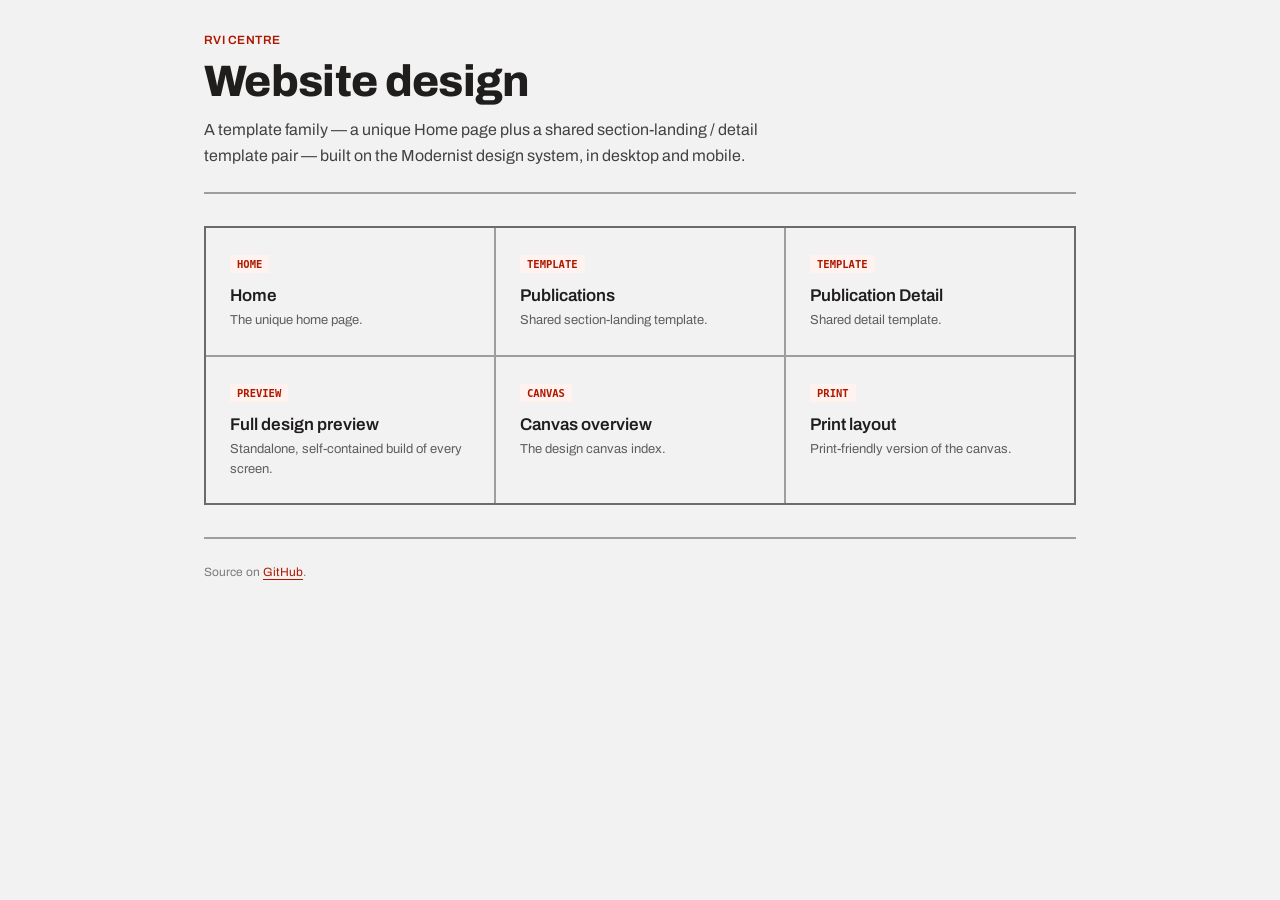
==== index.html @ 62f79dee "Add GitHub Pages landing page index.html links out to Home, the section-landing/detail templates, th" ====
<!DOCTYPE html>
<html lang="en">
<head>
<meta charset="utf-8">
<meta name="viewport" content="width=device-width, initial-scale=1">
<title>RVI Centre — Website Design</title>
<link rel="stylesheet" href="_ds/modernist-afa70314-ff96-4da1-bdc0-0ca18583e92d/styles.css">
<style>
  body { margin: 0; background: var(--color-bg); color: var(--color-text); font-family: var(--font-body); }
  .wrap { max-width: 920px; margin: 0 auto; padding: var(--space-8) var(--space-6) 96px; }
  header { border-bottom: 2px solid var(--color-divider); padding-bottom: var(--space-6); margin-bottom: var(--space-8); }
  .kicker { font: 600 12px/1.4 var(--font-body); letter-spacing: .04em; text-transform: uppercase; color: var(--color-accent-700); margin: 0 0 var(--space-2); }
  h1 { font: var(--font-heading-weight) clamp(28px, 5vw, 44px)/1.1 var(--font-heading); margin: 0 0 var(--space-3); }
  p.lede { font: 400 16px/1.6 var(--font-body); color: var(--color-neutral-800); max-width: 62ch; margin: 0; }
  .grid { display: grid; grid-template-columns: repeat(auto-fill, minmax(240px, 1fr)); gap: 2px; background: var(--color-divider); border: 2px solid var(--color-divider); }
  a.card { display: block; background: var(--color-bg); padding: var(--space-6); text-decoration: none; color: var(--color-text); }
  a.card:hover { background: var(--color-surface); }
  a.card:focus-visible { outline: 2px solid var(--color-accent); outline-offset: -2px; }
  .card-tag { display: inline-block; font: 600 10.5px ui-monospace, Menlo, monospace; padding: 3px 7px; background: var(--color-accent-100); color: var(--color-accent-700); margin-bottom: var(--space-3); }
  .card-title { font: 600 17px/1.3 var(--font-heading); margin: 0 0 var(--space-1); }
  .card-desc { font: 400 13px/1.5 var(--font-body); color: var(--color-neutral-700); margin: 0; }
  footer { margin-top: var(--space-8); padding-top: var(--space-6); border-top: 2px solid var(--color-divider); font: 400 12px/1.6 var(--font-body); color: var(--color-neutral-600); }
  footer a { color: var(--color-accent-700); }
</style>
</head>
<body>
<div class="wrap">
  <header>
    <p class="kicker">RVI Centre</p>
    <h1>Website design</h1>
    <p class="lede">A template family — a unique Home page plus a shared section-landing / detail template pair — built on the Modernist design system, in desktop and mobile.</p>
  </header>

  <nav class="grid">
    <a class="card" href="Home.dc.html">
      <span class="card-tag">HOME</span>
      <p class="card-title">Home</p>
      <p class="card-desc">The unique home page.</p>
    </a>
    <a class="card" href="Publications.dc.html">
      <span class="card-tag">TEMPLATE</span>
      <p class="card-title">Publications</p>
      <p class="card-desc">Shared section-landing template.</p>
    </a>
    <a class="card" href="Publication%20Detail.dc.html">
      <span class="card-tag">TEMPLATE</span>
      <p class="card-title">Publication Detail</p>
      <p class="card-desc">Shared detail template.</p>
    </a>
    <a class="card" href="RVI%20Centre%20Design%20Preview.html">
      <span class="card-tag">PREVIEW</span>
      <p class="card-title">Full design preview</p>
      <p class="card-desc">Standalone, self-contained build of every screen.</p>
    </a>
    <a class="card" href="RVI%20Website.dc.html">
      <span class="card-tag">CANVAS</span>
      <p class="card-title">Canvas overview</p>
      <p class="card-desc">The design canvas index.</p>
    </a>
    <a class="card" href="RVI%20Website-print.dc.html">
      <span class="card-tag">PRINT</span>
      <p class="card-title">Print layout</p>
      <p class="card-desc">Print-friendly version of the canvas.</p>
    </a>
  </nav>

  <footer>
    Source on <a href="https://github.com/breathgfx/rvi">GitHub</a>.
  </footer>
</div>
</body>
</html>
---- _ds/modernist-afa70314-ff96-4da1-bdc0-0ca18583e92d/styles.css ----
/* Modernist — design-system tokens and component classes. This file is the source of truth for the system's look; retune it here and see readme.md. */
@import url('https://fonts.googleapis.com/css2?family=Archivo:wght@400;600;800&display=swap');

:root {
  --color-bg: #f3f2f2;
  --color-surface: #eae9e9;
  --color-text: #201e1d;
  --color-accent: #ec3013;
  --color-accent-2: #e15b47;
  --color-divider: color-mix(in srgb, #201e1d 40%, transparent);

  /* Tonal ramps — generated in OKLCH on one shared lightness scale, so the
     same step of any role matches the others in visual value. */
  --color-neutral-100: #f8f4f4;
  --color-neutral-200: #eae7e7;
  --color-neutral-300: #d7d3d3;
  --color-neutral-400: #bab6b6;
  --color-neutral-500: #9b9797;
  --color-neutral-600: #7d7979;
  --color-neutral-700: #605d5d;
  --color-neutral-800: #444141;
  --color-neutral-900: #2d2b2b;

  --color-accent-100: #fff2ef;
  --color-accent-200: #ffe0d9;
  --color-accent-300: #ffc4b8;
  --color-accent-400: #ff9783;
  --color-accent-500: #ff563c;
  --color-accent-600: #dd2b0f;
  --color-accent-700: #ae1800;
  --color-accent-800: #7c1405;
  --color-accent-900: #4d170e;

  --color-accent-2-100: #fff2ef;
  --color-accent-2-200: #ffe0da;
  --color-accent-2-300: #ffc4b9;
  --color-accent-2-400: #ff9784;
  --color-accent-2-500: #ef6853;
  --color-accent-2-600: #c94b39;
  --color-accent-2-700: #9e3526;
  --color-accent-2-800: #71261b;
  --color-accent-2-900: #471d16;

  --font-heading: "Archivo", system-ui, sans-serif;
  --font-heading-weight: 800;
  --font-body: "Archivo", system-ui, sans-serif;

  --space-1: 4.0px;
  --space-2: 8.0px;
  --space-3: 12.0px;
  --space-4: 16.0px;
  --space-6: 24.0px;
  --space-8: 32.0px;

  --radius-sm: 0px;
  --radius-md: 0px;
  --radius-lg: 0px;

  /* Elevation — derived from the ground: soft ink-tinted shadows on a
     light theme, a hairline edge + ambient darkness on a dark one. */
  --shadow-sm: 0 1px 2px color-mix(in srgb, #2d2b2b 14%, transparent);
  --shadow-md: 0 3px 10px color-mix(in srgb, #2d2b2b 16%, transparent);
  --shadow-lg: 0 12px 32px color-mix(in srgb, #2d2b2b 22%, transparent);
}

body {
  background: var(--color-bg);
  color: var(--color-text);
  font-family: var(--font-body);
}
h1, h2, h3, h4 { font-family: var(--font-heading); font-weight: var(--font-heading-weight); }

.grayscale{filter:grayscale(1) contrast(1.08)}

/* ══════════════════════════════════════════════════════════════════════════
   Components — built with the tokens above. Plain CSS
   on plain HTML: no JavaScript, no build step. Each class is documented in
   readme.md and demonstrated in foundations/ and components/.
   ══════════════════════════════════════════════════════════════════════ */

*, *::before, *::after { box-sizing: border-box; }
body { margin: 0; font-size: 15px; line-height: 1.55; font-weight: 400; }
h1, h2, h3, h4, h5, h6 {
  font-family: var(--font-heading); font-weight: var(--font-heading-weight);
  line-height: 1.12; letter-spacing: -0.015em; margin: 0 0 var(--space-2);
}
h1 { font-size: 42px; }
h2 { font-size: 32px; }
h3 { font-size: 25px; }
h4 { font-size: 20px; }
h5 { font-size: 16px; }
h6 { font-size: 13px; }
h6 { letter-spacing: 0.08em; text-transform: uppercase; }
p { margin: 0 0 var(--space-3); }
a { color: var(--color-accent); text-underline-offset: 3px; }
img { display: block; max-width: 100%; }
figure { margin: 0; }
figcaption {
  font-size: 11px; margin-top: var(--space-1);
  color: color-mix(in srgb, var(--color-text) 55%, transparent);
}
.text-muted { color: color-mix(in srgb, var(--color-text) 55%, transparent); }
:focus { outline: none; }
:focus-visible { outline: 2px solid var(--color-accent); outline-offset: 2px; }
::selection { background: color-mix(in srgb, var(--color-accent) 30%, transparent); }

/* — rules — */
.hr {
  height: 2px; border: 0; margin: var(--space-4) 0;
  background: var(--color-divider);
}

/* — buttons — */
.btn {
  display: inline-flex; align-items: center; justify-content: center; gap: 6px;
  cursor: pointer; text-decoration: none;
  font-family: var(--font-heading); font-weight: var(--font-heading-weight);
  font-size: 14px; line-height: 1.2; color: var(--color-text); /* matches the .input's 14px —
     the pair sits side by side in sign-up rows */
  background: transparent; border: 1px solid transparent;
  padding: var(--space-2) calc(var(--space-3) * 1.2);
  border-radius: var(--radius-md);
}
.btn svg { display: block; }
.btn:disabled { opacity: 0.45; cursor: not-allowed; }
.btn-primary { background: var(--color-accent); color: var(--color-bg); }
.btn-primary:hover { background: var(--color-accent-600); }
.btn-primary:active { background: var(--color-accent-700); }
.btn-secondary { border-color: var(--color-divider); }
.btn-secondary:hover { background: color-mix(in srgb, var(--color-text) 7%, transparent); }
.btn-secondary:active { background: color-mix(in srgb, var(--color-text) 14%, transparent); }
.btn-ghost { color: var(--color-accent); padding-inline: var(--space-1); }
.btn-ghost:hover { background: color-mix(in srgb, var(--color-accent) 10%, transparent); }
.btn-ghost:active { background: color-mix(in srgb, var(--color-accent) 18%, transparent); }
.btn-icon { width: 36px; height: 36px; padding: 0; }
.btn-block { width: 100%; margin-top: var(--space-2); justify-content: flex-start; text-align: left; }

/* — forms — */
.field > label {
  display: block; font-size: 12px; margin-bottom: 5px;
  color: color-mix(in srgb, var(--color-text) 70%, transparent);
}
.input {
  width: 100%; min-height: 36px; padding: 6px 10px; font: inherit;
  font-size: 14px; color: var(--color-text); caret-color: var(--color-accent);
  background: var(--color-surface);
  border: 1px solid var(--color-divider); border-radius: var(--radius-md);
}
.input:hover { border-color: color-mix(in srgb, var(--color-text) 45%, transparent); }
.input:focus-visible { border-color: var(--color-accent); outline-offset: 0; }
textarea.input { min-height: 90px; resize: vertical; }
.radio { display: inline-flex; align-items: center; gap: 8px; cursor: pointer; font-size: 14px; }
.radio input, .seg-opt input {
  position: absolute; opacity: 0; width: 0; height: 0; pointer-events: none;
}
.radio .dot {
  width: 16px; height: 16px; flex: none; border-radius: 50%;
  border: 1.5px solid var(--color-divider);
}
.radio:hover .dot { border-color: var(--color-accent); }
.radio input:checked + .dot {
  border-color: var(--color-accent); background: var(--color-accent);
  box-shadow: inset 0 0 0 4px var(--color-bg);
}
.radio input:focus-visible + .dot { outline: 2px solid var(--color-accent); outline-offset: 2px; }
.seg {
  display: inline-flex; overflow: hidden;
  border: 1px solid var(--color-divider); border-radius: var(--radius-md);
}
.seg-opt {
  display: inline-flex; align-items: center; gap: 6px;
  padding: 7px 12px; font-size: 13px; cursor: pointer;
}
.seg-opt + .seg-opt { border-left: 1px solid var(--color-divider); }
.seg-opt:has(input:checked) { background: var(--color-accent); color: var(--color-bg); }
.seg-opt:not(:has(input:checked)):hover { background: color-mix(in srgb, var(--color-text) 7%, transparent); }
.seg-opt:has(input:focus-visible) { outline: 2px solid var(--color-accent); outline-offset: -2px; }

/* — cards — */
.card {
  display: flex; flex-direction: column; gap: var(--space-2);
  padding: var(--space-3); border-radius: var(--radius-md); background: var(--color-surface);
}
.card-kicker { font-size: 10px; letter-spacing: 0.1em; text-transform: uppercase; color: var(--color-accent); }
.card-title {
  font-family: var(--font-heading); font-weight: var(--font-heading-weight);
  font-size: 17px; line-height: 1.2;
}
.card-body { margin: 0; font-size: 13px; opacity: 0.8; flex: 1; }
.card-meta {
  display: flex; align-items: center; gap: 6px; font-size: 11px;
  color: color-mix(in srgb, var(--color-text) 50%, transparent);
}
.elev-sm { box-shadow: var(--shadow-sm); }
.elev-md { box-shadow: var(--shadow-md); }
.elev-lg { box-shadow: var(--shadow-lg); }

/* — tags — */
.tag {
  display: inline-flex; align-items: center; font-size: 11px;
  letter-spacing: 0.02em; padding: 3px 10px;
  border-radius: calc(var(--radius-md) * 0.75);
}
.tag-accent { background: var(--color-accent-100); color: var(--color-accent-800); }
.tag-accent-2 { background: var(--color-accent-2-100); color: var(--color-accent-2-800); }
.tag-neutral { background: var(--color-neutral-100); color: var(--color-neutral-800); }
.tag-outline { border: 1px solid var(--color-accent); color: var(--color-accent); }

/* — navigation — */
.nav {
  display: flex; align-items: center; gap: var(--space-4);
  padding: var(--space-3) var(--space-4);
  border-bottom: 2px solid var(--color-divider);
}
.nav-brand {
  font-family: var(--font-heading); font-weight: var(--font-heading-weight);
  font-size: 18px; margin-right: auto;
}
.nav a { color: inherit; text-decoration: none; font-size: 14px; }
.nav a:hover, .nav a[aria-current='page'] { color: var(--color-accent); }

/* — tables — */
.table { width: 100%; border-collapse: collapse; font-size: 14px; }
.table th {
  text-align: left; font-size: 11px; letter-spacing: 0.08em; text-transform: uppercase;
  color: color-mix(in srgb, var(--color-text) 60%, transparent);
  padding: var(--space-2); border-bottom: 2px solid var(--color-divider);
}
.table td {
  padding: var(--space-2);
  border-bottom: 1px solid var(--color-divider);
}
.table tbody tr:hover { background: color-mix(in srgb, var(--color-text) 4%, transparent); }

/* — dialog — */
.dialog-backdrop {
  position: fixed; inset: 0; display: grid; place-items: center;
  padding: var(--space-4);
  background: color-mix(in srgb, var(--color-neutral-900) 50%, transparent);
}
.dialog {
  width: min(440px, 100%); display: flex; flex-direction: column; gap: var(--space-3);
  padding: var(--space-4); border-radius: var(--radius-lg);
  background: var(--color-surface); box-shadow: var(--shadow-lg);
}
.dialog-title {
  font-family: var(--font-heading); font-weight: var(--font-heading-weight);
  font-size: 20px;
}
.dialog-body { font-size: 14px; opacity: 0.85; }
.dialog-actions { display: flex; justify-content: flex-end; gap: var(--space-2); margin-top: var(--space-2); }
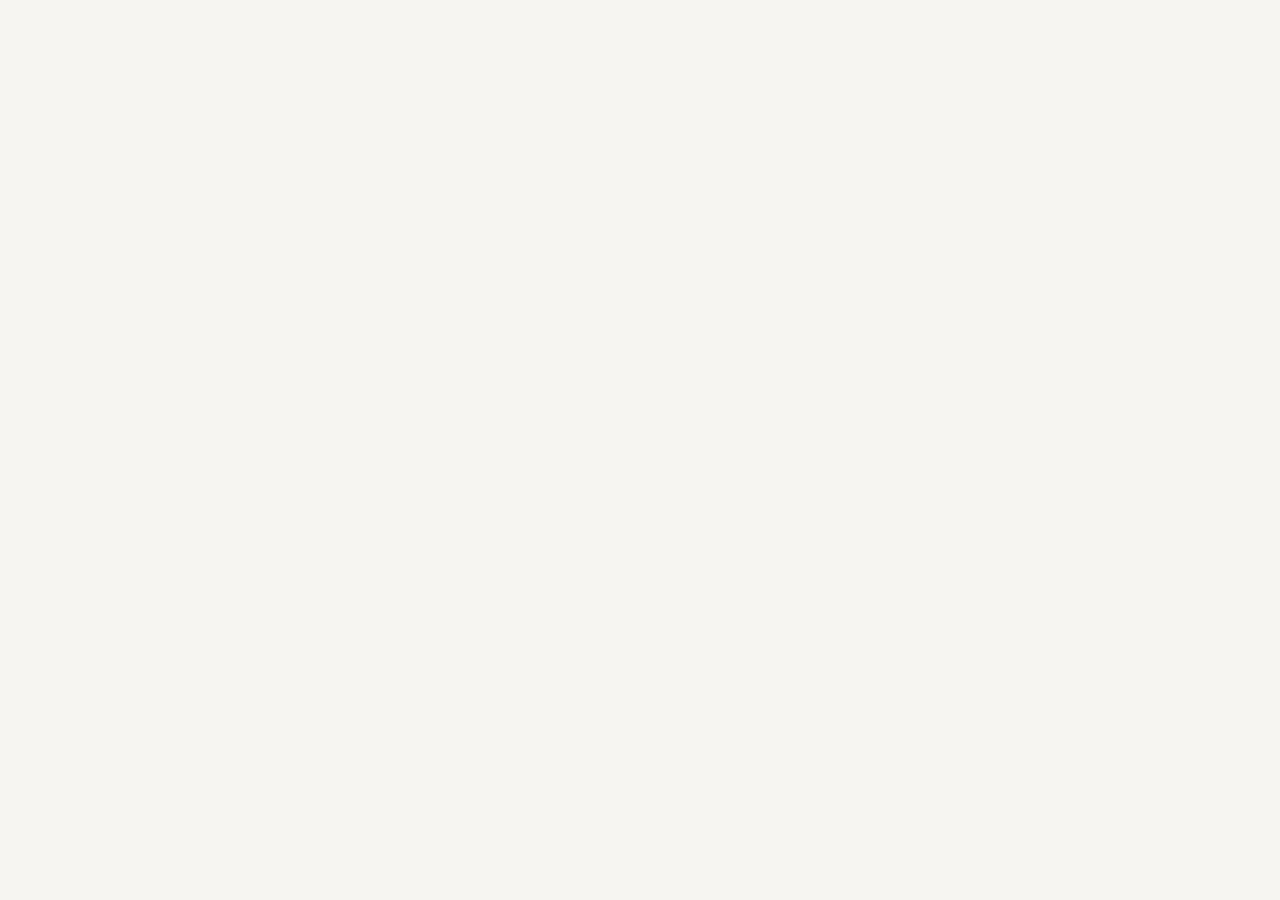
==== commit 620813e4: "Land root URL on Home; move page gallery to overview.html index.html now redirects straight to Home." ====
--- a/index.html
+++ b/index.html
@@ -2,71 +2,11 @@
 <html lang="en">
 <head>
 <meta charset="utf-8">
-<meta name="viewport" content="width=device-width, initial-scale=1">
+<meta http-equiv="refresh" content="0; url=Home.dc.html">
+<script>location.replace("Home.dc.html");</script>
 <title>RVI Centre — Website Design</title>
-<link rel="stylesheet" href="_ds/modernist-afa70314-ff96-4da1-bdc0-0ca18583e92d/styles.css">
-<style>
-  body { margin: 0; background: var(--color-bg); color: var(--color-text); font-family: var(--font-body); }
-  .wrap { max-width: 920px; margin: 0 auto; padding: var(--space-8) var(--space-6) 96px; }
-  header { border-bottom: 2px solid var(--color-divider); padding-bottom: var(--space-6); margin-bottom: var(--space-8); }
-  .kicker { font: 600 12px/1.4 var(--font-body); letter-spacing: .04em; text-transform: uppercase; color: var(--color-accent-700); margin: 0 0 var(--space-2); }
-  h1 { font: var(--font-heading-weight) clamp(28px, 5vw, 44px)/1.1 var(--font-heading); margin: 0 0 var(--space-3); }
-  p.lede { font: 400 16px/1.6 var(--font-body); color: var(--color-neutral-800); max-width: 62ch; margin: 0; }
-  .grid { display: grid; grid-template-columns: repeat(auto-fill, minmax(240px, 1fr)); gap: 2px; background: var(--color-divider); border: 2px solid var(--color-divider); }
-  a.card { display: block; background: var(--color-bg); padding: var(--space-6); text-decoration: none; color: var(--color-text); }
-  a.card:hover { background: var(--color-surface); }
-  a.card:focus-visible { outline: 2px solid var(--color-accent); outline-offset: -2px; }
-  .card-tag { display: inline-block; font: 600 10.5px ui-monospace, Menlo, monospace; padding: 3px 7px; background: var(--color-accent-100); color: var(--color-accent-700); margin-bottom: var(--space-3); }
-  .card-title { font: 600 17px/1.3 var(--font-heading); margin: 0 0 var(--space-1); }
-  .card-desc { font: 400 13px/1.5 var(--font-body); color: var(--color-neutral-700); margin: 0; }
-  footer { margin-top: var(--space-8); padding-top: var(--space-6); border-top: 2px solid var(--color-divider); font: 400 12px/1.6 var(--font-body); color: var(--color-neutral-600); }
-  footer a { color: var(--color-accent-700); }
-</style>
 </head>
 <body>
-<div class="wrap">
-  <header>
-    <p class="kicker">RVI Centre</p>
-    <h1>Website design</h1>
-    <p class="lede">A template family — a unique Home page plus a shared section-landing / detail template pair — built on the Modernist design system, in desktop and mobile.</p>
-  </header>
-
-  <nav class="grid">
-    <a class="card" href="Home.dc.html">
-      <span class="card-tag">HOME</span>
-      <p class="card-title">Home</p>
-      <p class="card-desc">The unique home page.</p>
-    </a>
-    <a class="card" href="Publications.dc.html">
-      <span class="card-tag">TEMPLATE</span>
-      <p class="card-title">Publications</p>
-      <p class="card-desc">Shared section-landing template.</p>
-    </a>
-    <a class="card" href="Publication%20Detail.dc.html">
-      <span class="card-tag">TEMPLATE</span>
-      <p class="card-title">Publication Detail</p>
-      <p class="card-desc">Shared detail template.</p>
-    </a>
-    <a class="card" href="RVI%20Centre%20Design%20Preview.html">
-      <span class="card-tag">PREVIEW</span>
-      <p class="card-title">Full design preview</p>
-      <p class="card-desc">Standalone, self-contained build of every screen.</p>
-    </a>
-    <a class="card" href="RVI%20Website.dc.html">
-      <span class="card-tag">CANVAS</span>
-      <p class="card-title">Canvas overview</p>
-      <p class="card-desc">The design canvas index.</p>
-    </a>
-    <a class="card" href="RVI%20Website-print.dc.html">
-      <span class="card-tag">PRINT</span>
-      <p class="card-title">Print layout</p>
-      <p class="card-desc">Print-friendly version of the canvas.</p>
-    </a>
-  </nav>
-
-  <footer>
-    Source on <a href="https://github.com/breathgfx/rvi">GitHub</a>.
-  </footer>
-</div>
+<p>Redirecting to <a href="Home.dc.html">Home</a>&hellip;</p>
 </body>
 </html>
